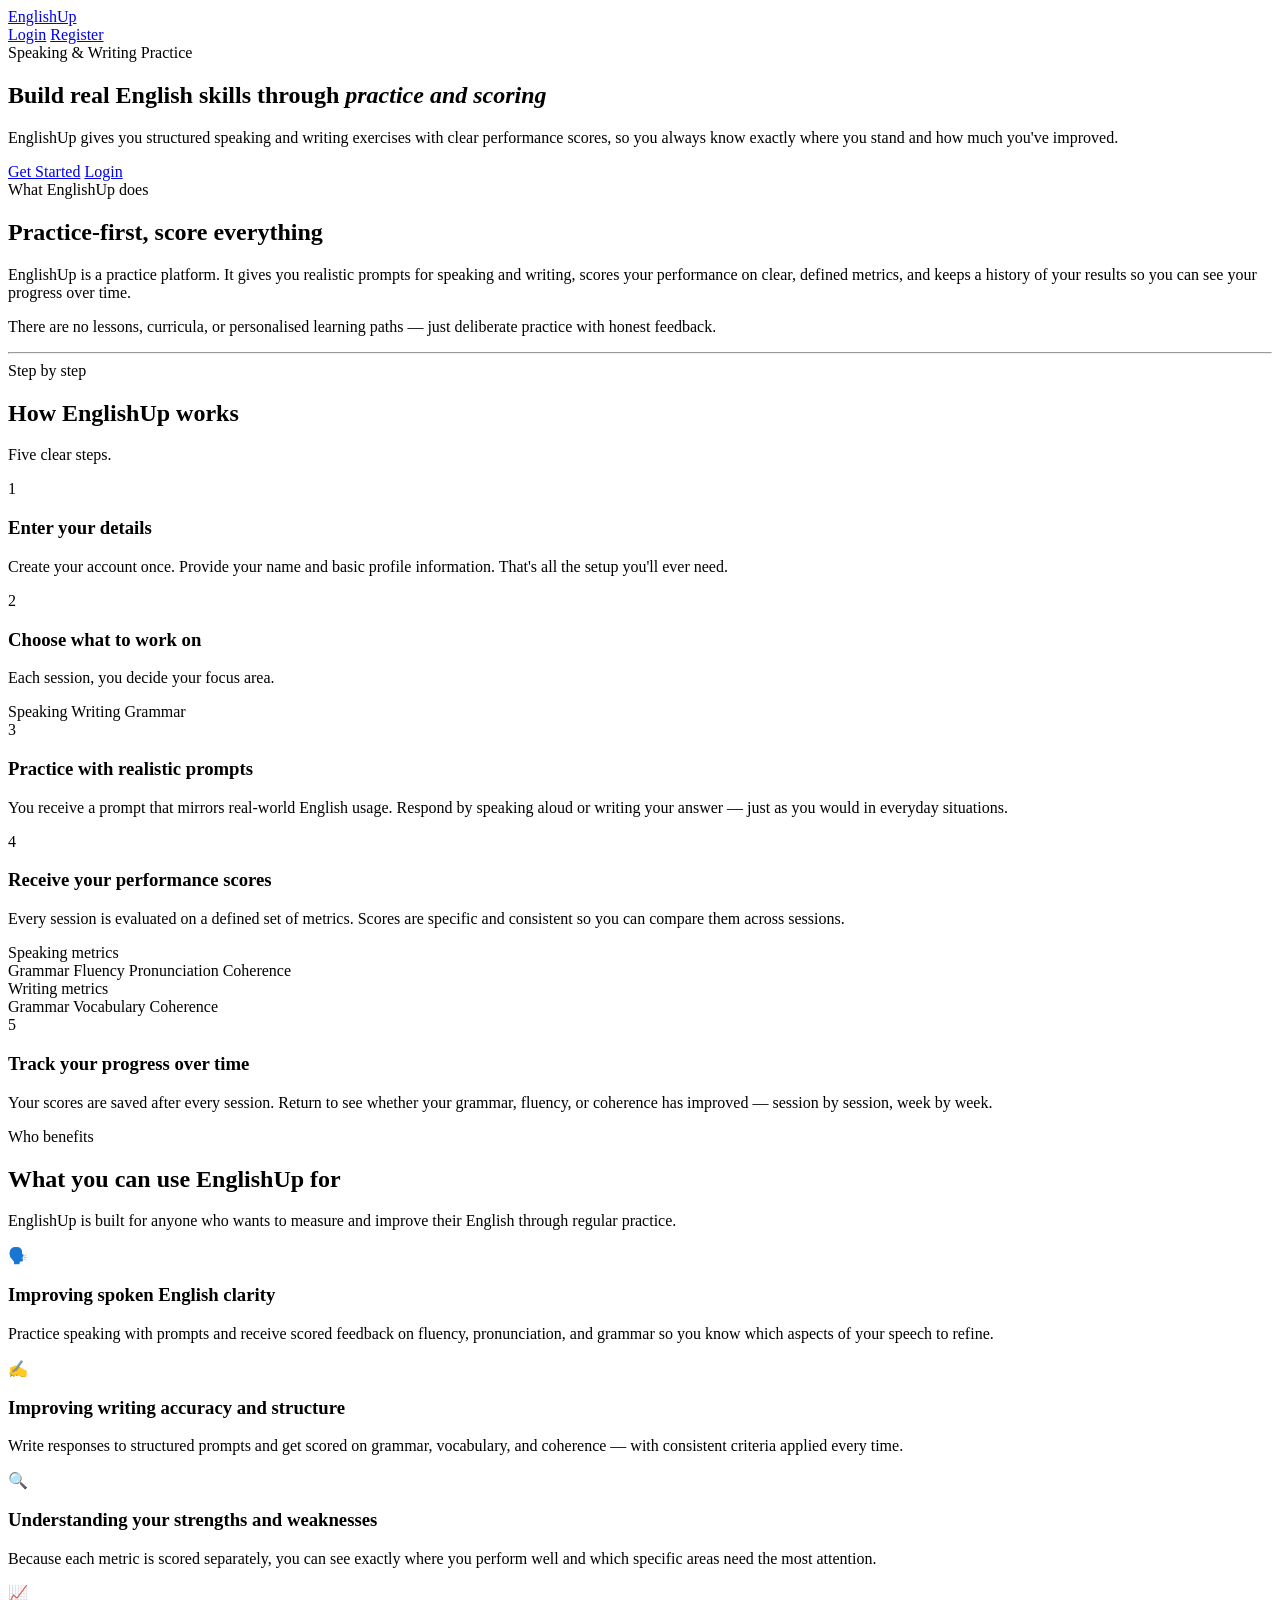
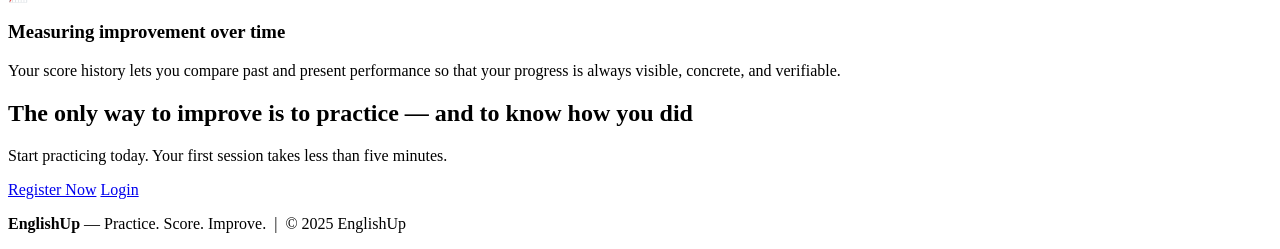
==== frontend/public/index.html @ 40a3a0bb "Landing page, dashboard, login and register page are updated with new design and layout." ====
<!DOCTYPE html>
<html lang="en">
<head>
  <meta charset="UTF-8" />
  <meta name="viewport" content="width=device-width, initial-scale=1.0" />
  <title>EnglishUp — Practice. Score. Improve.</title>
  <link rel="stylesheet" href="/assets/css/main.css"/>
</head>
<body>
  
  <!-- ─── NAV ──────────────────────────────────────────────────────────── -->
  <nav>
    <div class="container">
      <div class="nav-inner">
        <a href="#" class="logo">English<span>Up</span></a>
        <div class="nav-actions">
          <a href="login.html" class="btn btn-secondary btn-sm">Login</a>
          <a href="register.html" class="btn btn-primary btn-sm">Register</a>
        </div>
      </div>
    </div>
  </nav>

  <!-- ─── HERO ─────────────────────────────────────────────────────────── -->
  <section id="hero">
    <div class="container">
      <div class="hero-inner">
        <div class="hero-tag">Speaking &amp; Writing Practice</div>
        <h1>Build real English skills through <em>practice and scoring</em></h1>
        <p class="hero-sub">
          EnglishUp gives you structured speaking and writing exercises with clear performance scores, so you always know exactly where you stand and how much you've improved.
        </p>
        <div class="hero-cta">
          <a href="register.html" class="btn btn-primary">Get Started</a>
          <a href="login.html" class="btn btn-secondary">Login</a>
        </div>
      </div>
    </div>
  </section>

  <!-- ─── WHAT IT DOES ─────────────────────────────────────────────────── -->
  <section id="what">
    <div class="container">
      <div class="content-block">
        <div class="col-label">What EnglishUp does</div>
        <h2>Practice-first, score everything</h2>
        <p>
          EnglishUp is a practice platform. It gives you realistic prompts for speaking and writing, scores your performance on clear, defined metrics, and keeps a history of your results so you can see your progress over time.
        </p>
        <p>
          There are no lessons, curricula, or personalised learning paths — just deliberate practice with honest feedback.
        </p>
      </div>
    </div>
  </section>

  <hr class="divider" />

  <!-- ─── HOW IT WORKS ─────────────────────────────────────────────────── -->
  <section id="how">
    <div class="container">
      <div class="col-label">Step by step</div>
      <h2>How EnglishUp works</h2>
      <p>Five clear steps.</p>

      <div class="steps">

        <div class="step">
          <div class="step-num">1</div>
          <div class="step-content">
            <h3>Enter your details</h3>
            <p>Create your account once. Provide your name and basic profile information. 
            That's all the setup you'll ever need.</p>
          </div>
        </div>

        <div class="step">
          <div class="step-num">2</div>
          <div class="step-content">
            <h3>Choose what to work on</h3>
            <p>Each session, you decide your focus area.</p>
            <div class="practice-options">
              <span class="tag tag-teal">Speaking</span>
              <span class="tag tag-teal">Writing</span>
              <span class="tag tag-teal">Grammar</span>
            </div>
          </div>
        </div>

        <div class="step">
          <div class="step-num">3</div>
          <div class="step-content">
            <h3>Practice with realistic prompts</h3>
            <p>You receive a prompt that mirrors real-world English usage. Respond by speaking aloud or writing your answer — 
              just as you would in everyday situations.</p>
          </div>
        </div>

        <div class="step">
          <div class="step-num">4</div>
          <div class="step-content">
            <h3>Receive your performance scores</h3>
            <p>Every session is evaluated on a defined set of metrics. 
              Scores are specific and consistent so you can compare them across sessions.</p>

            <div class="metric-group">
              <div class="metric-group-label">Speaking metrics</div>
              <div class="metric-grid">
                <span class="tag tag-grey">Grammar</span>
                <span class="tag tag-grey">Fluency</span>
                <span class="tag tag-grey">Pronunciation</span>
                <span class="tag tag-grey">Coherence</span>
              </div>
            </div>

            <div class="metric-group">
              <div class="metric-group-label">Writing metrics</div>
              <div class="metric-grid">
                <span class="tag tag-grey">Grammar</span>
                <span class="tag tag-grey">Vocabulary</span>
                <span class="tag tag-grey">Coherence</span>
              </div>
            </div>
          </div>
        </div>

        <div class="step">
          <div class="step-num">5</div>
          <div class="step-content">
            <h3>Track your progress over time</h3>
            <p>Your scores are saved after every session. 
              Return to see whether your grammar, fluency, or coherence has improved — 
              session by session, week by week.</p>
          </div>
        </div>

      </div>
    </div>
  </section>

  <!-- ─── USE CASES ────────────────────────────────────────────────────── -->
  <section id="use">
    <div class="container">
      <div class="col-label">Who benefits</div>
      <h2>What you can use EnglishUp for</h2>
      <p>EnglishUp is built for anyone who wants to measure and improve their English through regular practice.</p>

      <div class="use-grid">
        <div class="use-card">
          <div class="use-icon">🗣️</div>
          <h3>Improving spoken English clarity</h3>
          <p>Practice speaking with prompts and receive scored feedback on fluency, pronunciation, and grammar so you know which aspects of your speech to refine.</p>
        </div>
        <div class="use-card">
          <div class="use-icon">✍️</div>
          <h3>Improving writing accuracy and structure</h3>
          <p>Write responses to structured prompts and get scored on grammar, vocabulary, and coherence — with consistent criteria applied every time.</p>
        </div>
        <div class="use-card">
          <div class="use-icon">🔍</div>
          <h3>Understanding your strengths and weaknesses</h3>
          <p>Because each metric is scored separately, you can see exactly where you perform well and which specific areas need the most attention.</p>
        </div>
        <div class="use-card">
          <div class="use-icon">📈</div>
          <h3>Measuring improvement over time</h3>
          <p>Your score history lets you compare past and present performance so that your progress is always visible, concrete, and verifiable.</p>
        </div>
      </div>
    </div>
  </section>

  
  <!-- ─── FINAL CTA ────────────────────────────────────────────────────── -->
  <section id="cta">
    <div class="container">
      <h2>The only way to improve is to practice — and to know how you did</h2>
      <p>Start practicing today. Your first session takes less than five minutes.</p>
      <div class="cta-actions">
        <a href="register.html" class="btn btn-primary">Register Now</a>
        <a href="login.html" class="btn btn-secondary">Login</a>
      </div>
    </div>
  </section>

  <!-- ─── FOOTER ───────────────────────────────────────────────────────── -->
  <footer>
    <div class="container">
      <p><strong>EnglishUp</strong> &mdash; Practice. Score. Improve. &nbsp;|&nbsp; &copy; 2025 EnglishUp</p>
    </div>
  </footer>

</body>
</html>
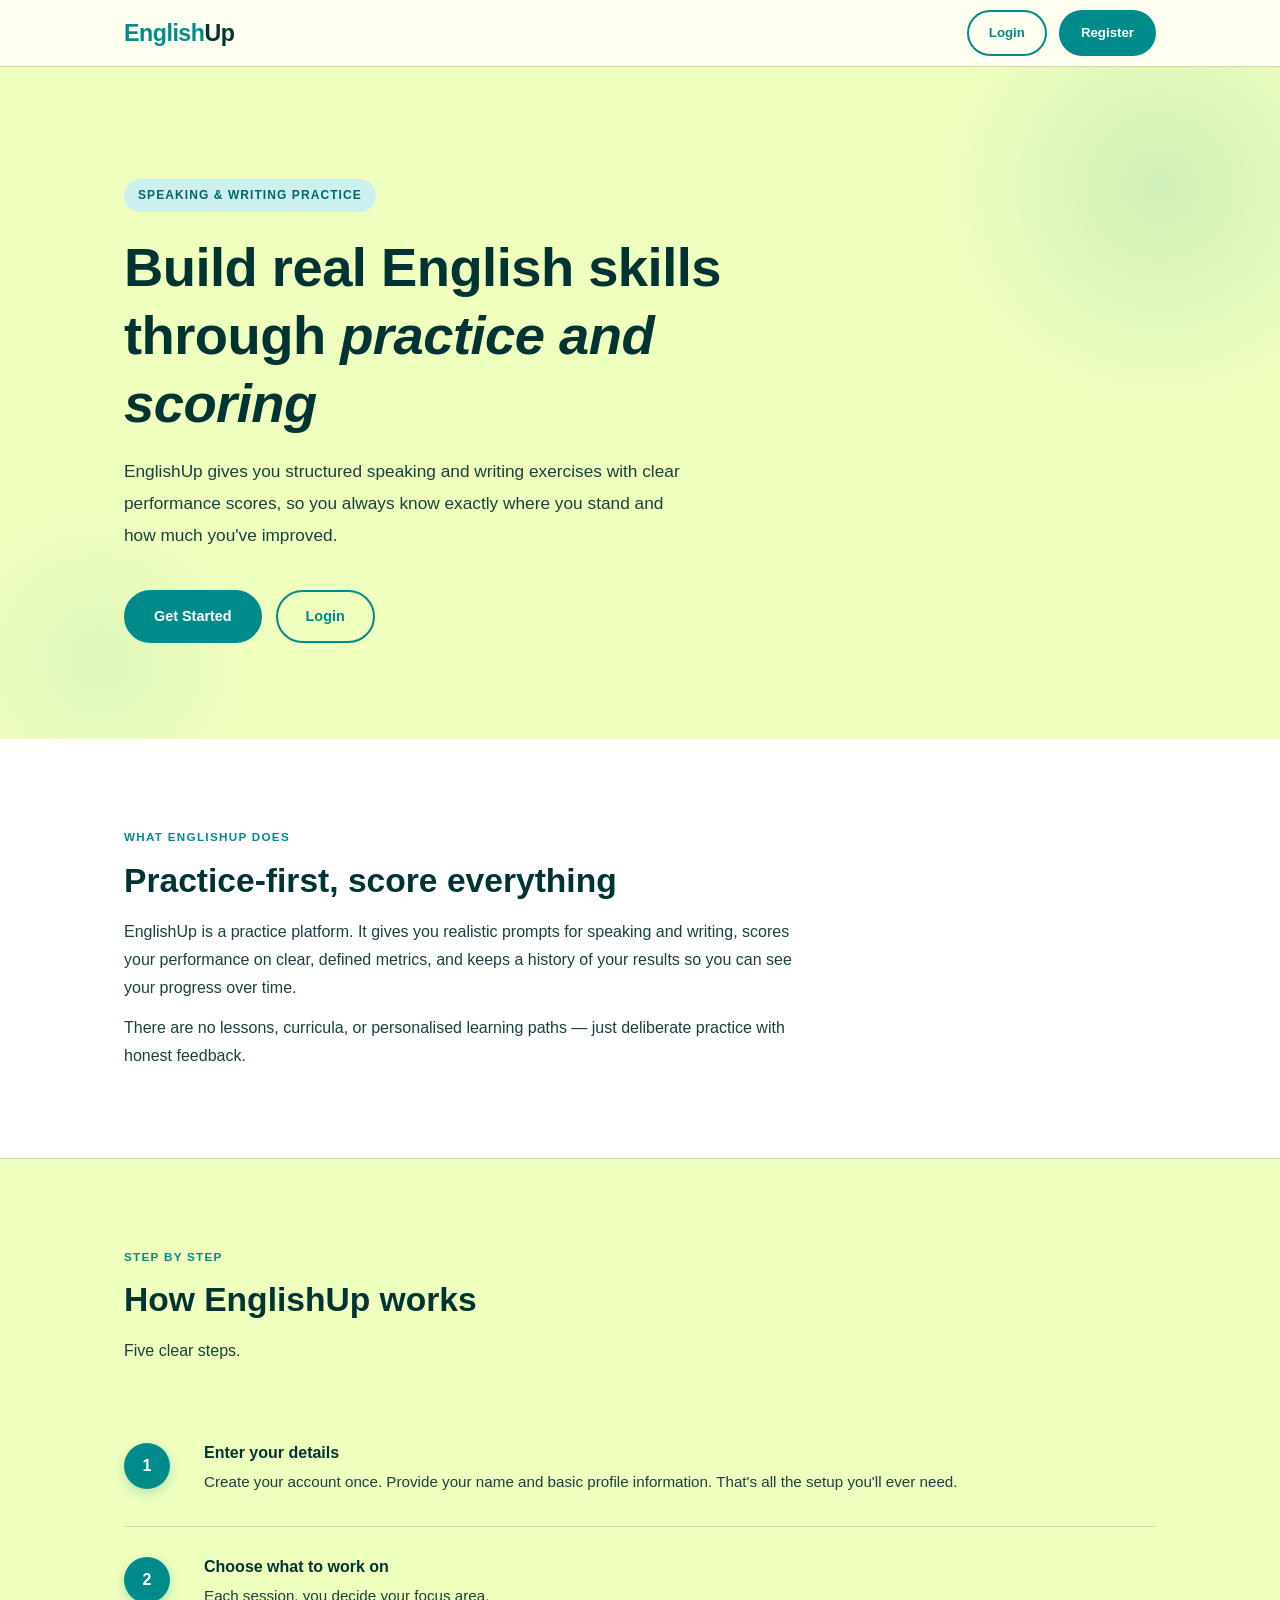
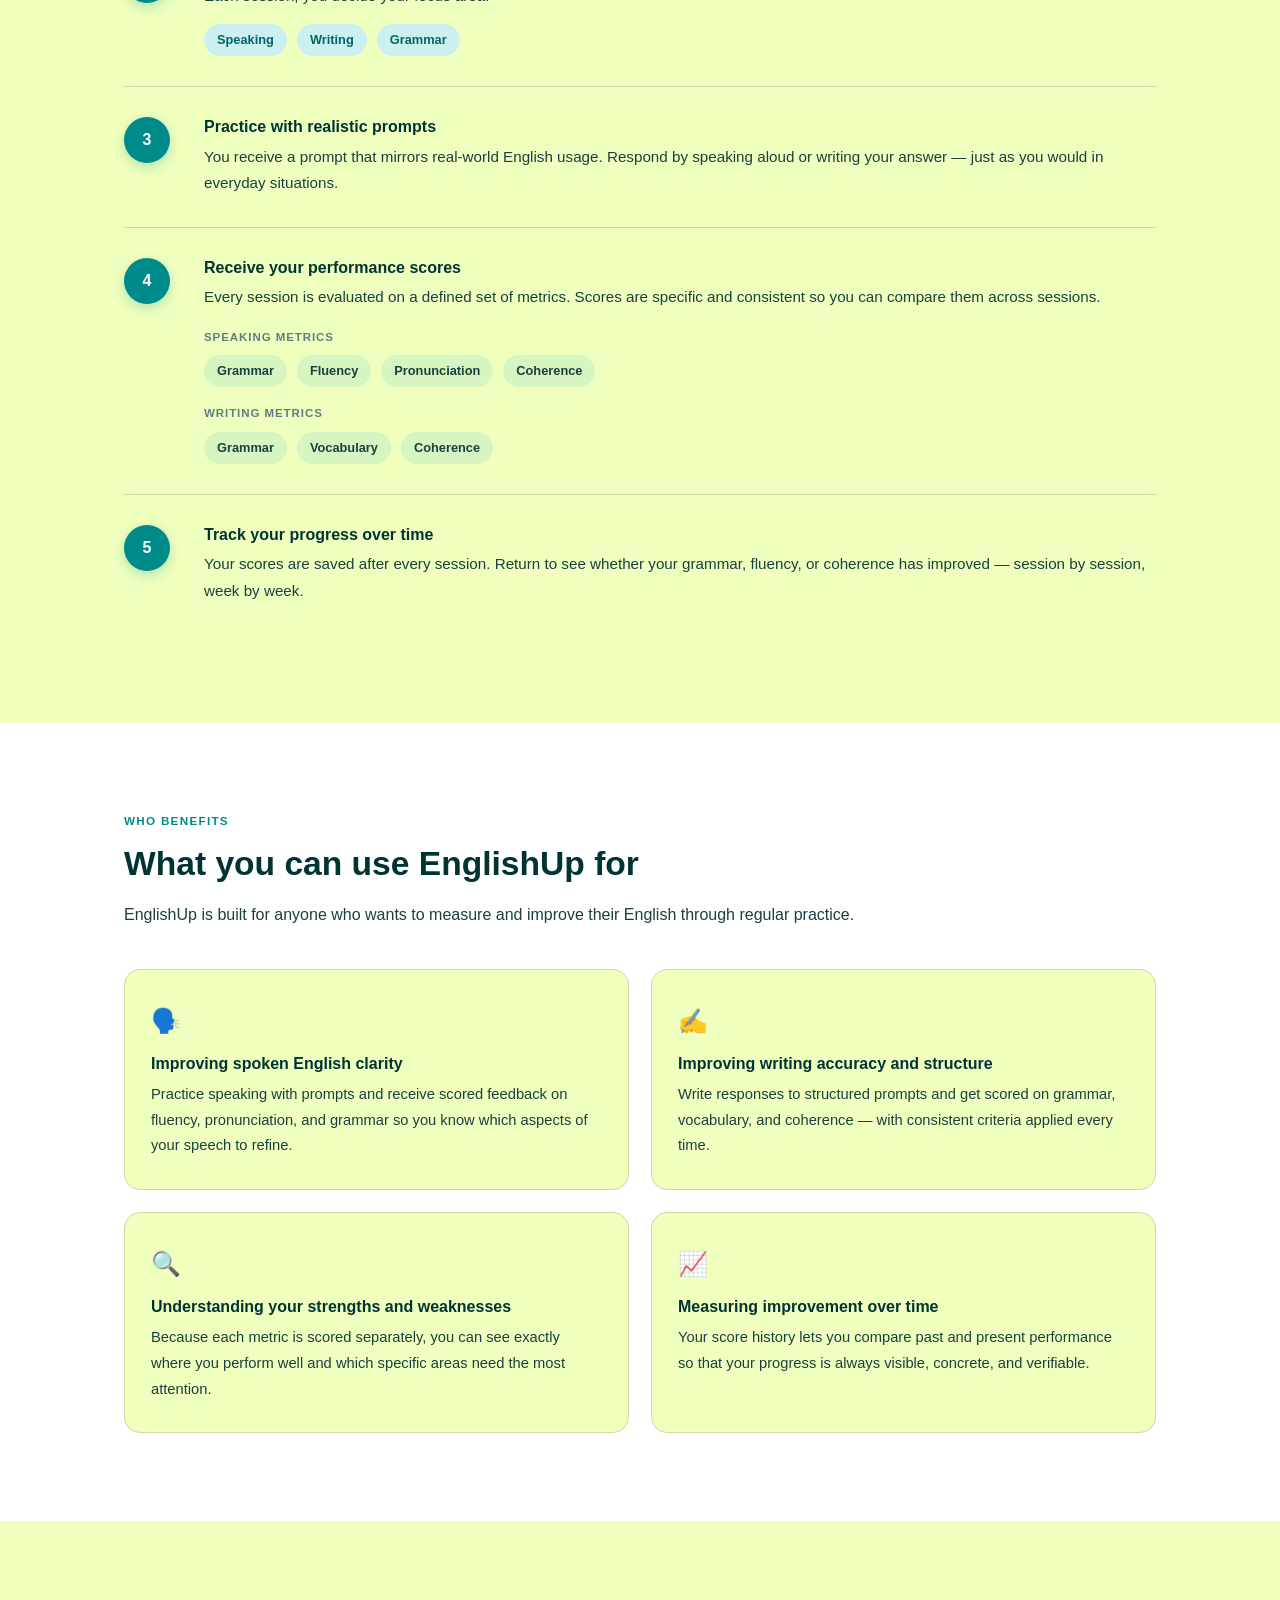
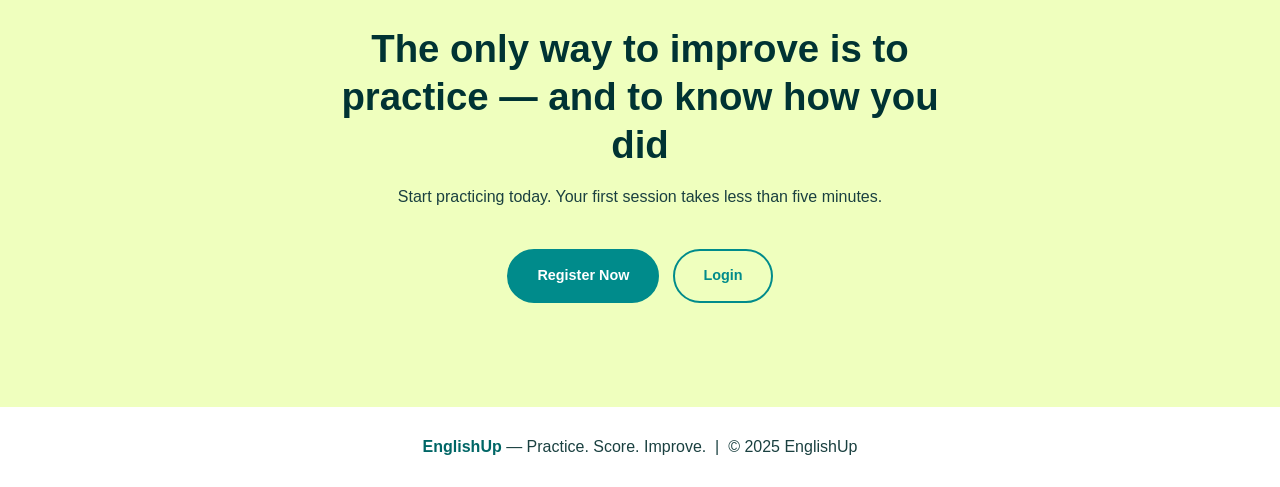
==== commit b6680378: "Restarting EnglishUp, built assessment.html and added ../assets/css" ====
--- a/frontend/public/index.html
+++ b/frontend/public/index.html
@@ -4,7 +4,7 @@
   <meta charset="UTF-8" />
   <meta name="viewport" content="width=device-width, initial-scale=1.0" />
   <title>EnglishUp — Practice. Score. Improve.</title>
-  <link rel="stylesheet" href="/assets/css/main.css"/>
+  <link rel="stylesheet" href="../assets/css/main.css"/>
 </head>
 <body>
   
--- a/frontend/assets/css/main.css
+++ b/frontend/assets/css/main.css
@@ -0,0 +1,1244 @@
+/* ─────────────────────────────────────────────────────────────────────────
+   EnglishUp — Stylesheet
+   Colour scheme: DarkCyan · LightYellow · White
+   Font: Verdana / Trebuchet MS (standard, clean, academic-friendly)
+───────────────────────────────────────────────────────────────────────── */
+
+/* ─── CSS Variables ──────────────────────────────────────────────────────── */
+:root {
+  --teal:       #008B8B;
+  --teal-dark:  #006666;
+  --teal-light: #CCF0F0;
+  --yellow:     #efffbe;
+  --yellow-mid: #d7f5c0;
+  --border:     #D6D6A0;
+  --mid:        #5A8080;
+  --dark:       #003333;
+  --body:       #1A4040;
+  --white:      #FFFFFF;
+  --radius:     8px;
+  --radius-lg:  16px;
+}
+
+/* ─── Reset ──────────────────────────────────────────────────────────────── */
+*, *::before, *::after {
+  box-sizing: border-box;
+  margin: 0;
+  padding: 0;
+}
+
+html { scroll-behavior: smooth; }
+
+/* ─── Base ───────────────────────────────────────────────────────────────── */
+body {
+  font-family: Verdana, Geneva, Tahoma, sans-serif;
+  background: var(--white);
+  color: var(--body);
+  line-height: 1.75;
+  font-size: 16px;
+}
+
+/* ─── Typography ─────────────────────────────────────────────────────────── */
+h1, h2, h3, h4 {
+  font-family: 'Trebuchet MS', 'Lucida Sans Unicode', Arial, sans-serif;
+  color: var(--dark);
+  line-height: 1.25;
+}
+
+h1 { font-size: clamp(2.2rem, 5vw, 3.4rem); letter-spacing: -0.01em; }
+h2 { font-size: clamp(1.5rem, 3vw, 2.1rem); margin-bottom: 1rem; }
+h3 { font-size: 1.05rem; font-weight: 700; margin-bottom: 0.4rem; }
+p  { font-size: 1rem; color: var(--body); }
+
+/* ─── Layout ─────────────────────────────────────────────────────────────── */
+.container {
+  max-width: 1080px;
+  margin: 0 auto;
+  padding: 0 24px;
+}
+
+section { padding: 88px 0; }
+
+/* ─── Buttons ────────────────────────────────────────────────────────────── */
+.btn {
+  display: inline-block;
+  padding: 12px 28px;
+  border-radius: 50px;
+  font-family: Verdana, Geneva, Tahoma, sans-serif;
+  font-size: 0.9rem;
+  font-weight: 700;
+  cursor: pointer;
+  text-decoration: none;
+  border: 2px solid transparent;
+  transition: background 0.2s, color 0.2s, border-color 0.2s, box-shadow 0.2s;
+}
+
+.btn-primary {
+  background: var(--teal);
+  color: var(--white);
+  border-color: var(--teal);
+}
+.btn-primary:hover {
+  background: var(--teal-dark);
+  border-color: var(--teal-dark);
+  box-shadow: 0 6px 20px rgba(0,139,139,0.32);
+}
+
+.btn-secondary {
+  background: transparent;
+  color: var(--teal);
+  border-color: var(--teal);
+}
+.btn-secondary:hover {
+  background: var(--teal-light);
+}
+
+.btn-sm { padding: 9px 20px; font-size: 0.83rem; }
+
+/* ─── Divider ────────────────────────────────────────────────────────────── */
+.divider {
+  border: none;
+  border-top: 1px solid var(--border);
+}
+
+/* ─── Section Labels ─────────────────────────────────────────────────────── */
+.col-label {
+  font-size: 0.73rem;
+  letter-spacing: 0.11em;
+  text-transform: uppercase;
+  color: var(--teal);
+  font-family: Verdana, Geneva, Tahoma, sans-serif;
+  font-weight: 700;
+  margin-bottom: 12px;
+}
+
+/* ══════════════════════════════════════════════════════════════════════════
+   NAV
+══════════════════════════════════════════════════════════════════════════ */
+nav {
+  position: sticky;
+  top: 0;
+  z-index: 100;
+  background: rgba(255, 255, 240, 0.97);
+  backdrop-filter: blur(8px);
+  border-bottom: 1px solid var(--border);
+}
+
+.nav-inner {
+  display: flex;
+  align-items: center;
+  justify-content: space-between;
+  height: 66px;
+}
+
+.logo {
+  font-family: 'Trebuchet MS', 'Lucida Sans Unicode', Arial, sans-serif;
+  font-size: 1.45rem;
+  font-weight: 700;
+  color: var(--teal);
+  letter-spacing: -0.02em;
+  text-decoration: none;
+}
+.logo span { color: var(--dark); }
+
+.nav-actions { display: flex; gap: 12px; align-items: center; }
+
+/* ══════════════════════════════════════════════════════════════════════════
+   HERO
+══════════════════════════════════════════════════════════════════════════ */
+#hero {
+  background: var(--yellow);
+  padding: 112px 0 96px;
+  position: relative;
+  overflow: hidden;
+}
+
+#hero::before {
+  content: '';
+  position: absolute;
+  top: -100px; right: -100px;
+  width: 440px; height: 440px;
+  border-radius: 50%;
+  background: radial-gradient(circle, rgba(0,139,139,0.13) 0%, transparent 70%);
+  pointer-events: none;
+}
+
+#hero::after {
+  content: '';
+  position: absolute;
+  bottom: -70px; left: -50px;
+  width: 300px; height: 300px;
+  border-radius: 50%;
+  background: radial-gradient(circle, rgba(0,139,139,0.07) 0%, transparent 70%);
+  pointer-events: none;
+}
+
+.hero-inner {
+  max-width: 680px;
+  position: relative;
+  z-index: 1;
+}
+
+.hero-tag {
+  display: inline-block;
+  background: var(--teal-light);
+  color: var(--teal-dark);
+  font-size: 0.75rem;
+  font-family: Verdana, Geneva, Tahoma, sans-serif;
+  font-weight: 700;
+  letter-spacing: 0.09em;
+  text-transform: uppercase;
+  padding: 6px 14px;
+  border-radius: 50px;
+  margin-bottom: 22px;
+}
+
+#hero h1 { margin-bottom: 18px; }
+
+/* "practice and scoring" — italic font style instead of colour */
+#hero h1 em {
+  font-style: italic;
+  color: inherit;
+  font-weight: 700;
+}
+
+.hero-sub {
+  font-size: 1.08rem;
+  color: var(--body);
+  max-width: 560px;
+  margin-bottom: 38px;
+  line-height: 1.85;
+}
+
+.hero-cta { display: flex; gap: 14px; flex-wrap: wrap; }
+
+/* ══════════════════════════════════════════════════════════════════════════
+   WHAT IT DOES
+══════════════════════════════════════════════════════════════════════════ */
+#what { background: var(--white); }
+
+#what .content-block { max-width: 680px; }
+
+#what p + p { margin-top: 12px; }
+
+/* ══════════════════════════════════════════════════════════════════════════
+   HOW IT WORKS
+══════════════════════════════════════════════════════════════════════════ */
+#how { background: var(--yellow); }
+
+.steps {
+  margin-top: 48px;
+  display: flex;
+  flex-direction: column;
+}
+
+.step {
+  display: grid;
+  grid-template-columns: 56px 1fr;
+  gap: 24px;
+  padding: 30px 0;
+  border-bottom: 1px solid var(--border);
+}
+.step:last-child { border-bottom: none; }
+
+.step-num {
+  width: 46px; height: 46px;
+  background: var(--teal);
+  color: var(--white);
+  border-radius: 50%;
+  display: flex;
+  align-items: center;
+  justify-content: center;
+  font-family: 'Trebuchet MS', Arial, sans-serif;
+  font-size: 1rem;
+  font-weight: 700;
+  flex-shrink: 0;
+  align-self: flex-start;
+  box-shadow: 0 4px 12px rgba(0,139,139,0.25);
+}
+
+.step-content h3 { color: var(--dark); font-size: 1rem; }
+.step-content p  { margin-top: 6px; font-size: 0.95rem; }
+
+.practice-options {
+  display: flex;
+  flex-wrap: wrap;
+  gap: 10px;
+  margin-top: 14px;
+}
+
+.metric-group      { margin-top: 16px; }
+.metric-group-label {
+  font-size: 0.72rem;
+  letter-spacing: 0.08em;
+  text-transform: uppercase;
+  color: var(--mid);
+  font-weight: 700;
+  margin-bottom: 8px;
+}
+
+.metric-grid {
+  display: flex;
+  flex-wrap: wrap;
+  gap: 10px;
+}
+
+/* Tags */
+.tag {
+  display: inline-block;
+  padding: 5px 13px;
+  border-radius: 50px;
+  font-size: 0.8rem;
+  font-weight: 700;
+  font-family: Verdana, Geneva, Tahoma, sans-serif;
+}
+.tag-teal { background: var(--teal-light); color: var(--teal-dark); }
+.tag-grey { background: var(--yellow-mid); color: var(--body); }
+
+/* ══════════════════════════════════════════════════════════════════════════
+   USE CASES
+══════════════════════════════════════════════════════════════════════════ */
+#use { background: var(--white); }
+
+.use-grid {
+  display: grid;
+  grid-template-columns: repeat(2, 1fr);
+  gap: 22px;
+  margin-top: 40px;
+}
+
+.use-card {
+  background: var(--yellow);
+  border: 1px solid var(--border);
+  border-radius: var(--radius-lg);
+  padding: 30px 26px;
+  transition: transform 0.2s, box-shadow 0.2s;
+}
+.use-card:hover {
+  transform: translateY(-4px);
+  box-shadow: 0 10px 28px rgba(0,139,139,0.11);
+}
+
+.use-icon { font-size: 1.5rem; margin-bottom: 12px; }
+.use-card h3 { font-size: 1rem; margin-bottom: 8px; }
+.use-card p  { font-size: 0.92rem; }
+
+
+/* ══════════════════════════════════════════════════════════════════════════
+   FINAL CTA
+══════════════════════════════════════════════════════════════════════════ */
+#cta {
+  background: var(--yellow);
+  text-align: center;
+  padding: 104px 0;
+}
+
+#cta h2 {
+  font-size: clamp(1.7rem, 3.2vw, 2.4rem);
+  max-width: 600px;
+  margin: 0 auto 14px;
+}
+
+#cta p { color: var(--body); margin-bottom: 38px; font-size: 1rem; }
+
+.cta-actions { display: flex; gap: 14px; justify-content: center; flex-wrap: wrap; }
+
+/* ══════════════════════════════════════════════════════════════════════════
+   FOOTER
+══════════════════════════════════════════════════════════════════════════ */
+footer {
+  background: var(--medium);
+  color: #006666;
+  text-align: center;
+  padding: 26px 24px;
+  font-size: 0.83rem;
+  font-family: Verdana, Geneva, Tahoma, sans-serif;
+}
+footer strong { color:#006666; }
+
+/* ══════════════════════════════════════════════════════════════════════════
+   RESPONSIVE
+══════════════════════════════════════════════════════════════════════════ */
+@media (max-width: 820px) {
+  .diff-grid { grid-template-columns: 1fr 1fr; }
+}
+
+@media (max-width: 768px) {
+  section { padding: 60px 0; }
+  .use-grid { grid-template-columns: 1fr; }
+  #hero { padding: 72px 0 56px; }
+  .step { grid-template-columns: 44px 1fr; }
+}
+
+@media (max-width: 560px) {
+  .diff-grid { grid-template-columns: 1fr; }
+}
+
+@media (max-width: 480px) {
+  .nav-actions .btn-secondary { display: none; }
+}
+
+/* ══════════════════════════════════════════════════════════════════════════
+   AUTH PAGES — REGISTER & LOGIN
+══════════════════════════════════════════════════════════════════════════ */
+
+.auth-page {
+  min-height: 100vh;
+  background: var(#f9fdfd);
+  display: flex;
+  align-items: center;
+  justify-content: center;
+  padding: 2.5rem 1rem;
+}
+
+.auth-card {
+  background: var(--white);
+  border: 3px solid var(--border);
+  border-radius: var(--radius-lg);
+  padding: 2.75rem 2.25rem;
+  width: 100%;
+  max-width: 480px;
+  box-shadow: 0 8px 32px rgba(0, 139, 139, 0.08);
+}
+
+.auth-header {
+  text-align: center;
+  margin-bottom: 2rem;
+}
+
+.auth-header h1 {
+  font-family: 'Trebuchet MS', 'Lucida Sans Unicode', Arial, sans-serif;
+  font-size: 2rem;
+  color: var(--teal);
+  margin-bottom: 0.5rem;
+}
+
+.auth-subtitle {
+  font-size: 0.97rem;
+  color: var(--body);
+  margin-bottom: 1rem;
+  line-height: 1.6;
+}
+
+.auth-note {
+  font-size: 0.82rem;
+  color: var(--teal-dark);
+  background: var(--yellow);
+  border-left: 3px solid var(--teal);
+  border-radius: 0 var(--radius) var(--radius) 0;
+  padding: 0.55rem 0.85rem;
+  text-align: left;
+}
+
+.auth-form {
+  display: flex;
+  flex-direction: column;
+  gap: 1.25rem;
+}
+
+.form-group {
+  display: flex;
+  flex-direction: column;
+  gap: 0.35rem;
+}
+
+.form-group label {
+  font-family: Verdana, Geneva, Tahoma, sans-serif;
+  font-size: 0.83rem;
+  font-weight: 700;
+  color: var(--dark);
+  letter-spacing: 0.02em;
+}
+
+.form-group input,
+.form-group select {
+  width: 100%;
+  padding: 0.65rem 0.9rem;
+  font-family: Verdana, Geneva, Tahoma, sans-serif;
+  font-size: 0.93rem;
+  color: var(--body);
+  background: var(--white);
+  border: 1px solid var(--border);
+  border-radius: var(--radius);
+  outline: none;
+  transition: border-color 0.2s, box-shadow 0.2s;
+  box-sizing: border-box;
+}
+
+.form-group input::placeholder {
+  color: var(--mid);
+  font-size: 0.88rem;
+}
+
+.form-group input:focus,
+.form-group select:focus {
+  border-color: var(--teal);
+  box-shadow: 0 0 0 3px rgba(0, 139, 139, 0.12);
+}
+
+.auth-actions {
+  margin-top: 0.5rem;
+}
+
+.auth-actions .btn {
+  width: 100%;
+  text-align: center;
+  justify-content: center;
+}
+
+.auth-links {
+  display: flex;
+  flex-direction: column;
+  align-items: center;
+  gap: 0.55rem;
+  margin-top: 1.6rem;
+}
+
+.auth-links a {
+  font-family: Verdana, Geneva, Tahoma, sans-serif;
+  font-size: 0.87rem;
+  color: var(--teal);
+  text-decoration: none;
+  font-weight: 700;
+}
+
+.auth-links a:hover {
+  color: var(--teal-dark);
+  text-decoration: underline;
+}
+
+@media (max-width: 520px) {
+  .auth-card {
+    padding: 2rem 1.25rem;
+  }
+}
+/* ══════════════════════════════════════════════════════════════════════════
+   DASHBOARD
+══════════════════════════════════════════════════════════════════════════ */
+
+.dash-body {
+  background: var(--white);
+  min-height: 100vh;
+}
+
+/* Top bar */
+.dash-topbar {
+  display: flex;
+  align-items: center;
+  justify-content: space-between;
+  height: 66px;
+  padding: 0 24px;
+  background: rgba(255, 255, 240, 0.97);
+  backdrop-filter: blur(8px);
+  border-bottom: 1px solid var(--border);
+  position: sticky;
+  top: 0;
+  z-index: 100;
+}
+.dash-actions {
+  display: flex;
+  gap: 10px;
+  align-items: center;
+}
+
+/* Main content wrapper */
+.dash-main {
+  padding-top: 48px;
+  padding-bottom: 72px;
+  display: flex;
+  flex-direction: column;
+  gap: 28px;
+}
+
+/* Page header */
+.dash-page-header {
+  padding: 0;
+  margin-bottom: 8px;
+}
+
+.dash-page-header h1 {
+  font-size: clamp(1.6rem, 3.5vw, 2.2rem);
+  color: var(--dark);
+  margin-bottom: 6px;
+}
+
+.dash-page-sub {
+  font-size: 0.97rem;
+  color: var(--mid);
+}
+
+/* Primary action card */
+.dash-primary-card {
+  background: var(--teal);
+  border-radius: var(--radius-lg);
+  padding: 2.25rem 2rem;
+  box-shadow: 0 8px 28px rgba(0, 139, 139, 0.22);
+}
+
+.dash-primary-inner {
+  display: flex;
+  align-items: center;
+  justify-content: space-between;
+  flex-wrap: wrap;
+  gap: 1.5rem;
+}
+
+.dash-primary-title {
+  font-size: clamp(1.2rem, 2.5vw, 1.55rem);
+  color: var(--white);
+  margin-bottom: 6px;
+}
+
+.dash-primary-hint {
+  font-size: 0.88rem;
+  color: var(--teal-light);
+}
+
+.dash-primary-card .btn-primary {
+  background: var(--white);
+  color: var(--teal-dark);
+  border-color: var(--white);
+  white-space: nowrap;
+  flex-shrink: 0;
+}
+
+.dash-primary-card .btn-primary:hover {
+  background: var(--teal-light);
+  border-color: var(--teal-light);
+  box-shadow: 0 6px 20px rgba(0, 0, 0, 0.12);
+}
+
+/* Shared card style */
+.dash-card {
+  background: var(--white);
+  border: 1px solid var(--border);
+  border-radius: var(--radius-lg);
+  padding: 1.75rem 2rem;
+  box-shadow: 0 4px 16px rgba(0, 139, 139, 0.06);
+  transition: box-shadow 0.2s;
+}
+
+.dash-card:hover {
+  box-shadow: 0 8px 24px rgba(0, 139, 139, 0.11);
+}
+
+.dash-card-title {
+  font-size: 1.05rem;
+  color: var(--dark);
+  margin-bottom: 4px;
+}
+
+.dash-card-sub {
+  font-size: 0.82rem;
+  color: var(--mid);
+  margin-bottom: 1.25rem;
+}
+
+/* Level row */
+.dash-level-row {
+  display: flex;
+  align-items: baseline;
+  gap: 1rem;
+}
+
+.dash-level-label {
+  font-size: 0.83rem;
+  color: var(--mid);
+  font-family: Verdana, Geneva, Tahoma, sans-serif;
+  text-transform: uppercase;
+  letter-spacing: 0.08em;
+  font-weight: 700;
+}
+
+.dash-level-value {
+  font-family: 'Trebuchet MS', Arial, sans-serif;
+  font-size: 1.45rem;
+  font-weight: 700;
+  color: var(--teal);
+}
+
+/* Stats */
+.dash-stats {
+  display: flex;
+  gap: 2rem;
+  flex-wrap: wrap;
+}
+
+.dash-stat {
+  display: flex;
+  flex-direction: column;
+  gap: 4px;
+}
+
+.dash-stat-value {
+  font-family: 'Trebuchet MS', Arial, sans-serif;
+  font-size: 1.4rem;
+  font-weight: 700;
+  color: var(--dark);
+}
+
+.dash-stat-label {
+  font-size: 0.8rem;
+  color: var(--mid);
+  font-family: Verdana, Geneva, Tahoma, sans-serif;
+}
+
+@media (max-width: 560px) {
+  .dash-primary-inner {
+    flex-direction: column;
+    align-items: flex-start;
+  }
+
+  .dash-primary-card .btn-primary {
+    width: 100%;
+    text-align: center;
+  }
+
+  .dash-stats {
+    gap: 1.5rem;
+  }
+}
+
+* ══════════════════════════════════════════════════════════════════════════
+   PROFILE SETUP PAGE
+══════════════════════════════════════════════════════════════════════════ */
+
+.profile-page {
+  background: var(--white);
+  min-height: 100vh;
+  display: flex;
+  flex-direction: column;
+}
+
+.profile-main {
+  flex: 1;
+  padding: 56px 0 80px;
+}
+
+/* Page header above the card */
+.profile-page-header {
+  max-width: 480px;
+  margin: 0 auto 2rem;
+  text-align: center;
+}
+
+.profile-page-header h1 {
+  font-size: clamp(1.7rem, 3.5vw, 2.2rem);
+  color: var(--dark);
+  margin-bottom: 8px;
+}
+
+.profile-note {
+  display: inline-block;
+  font-size: 0.82rem;
+  color: var(--teal-dark);
+  background: var(--yellow);
+  border-left: 3px solid var(--teal);
+  border-radius: 0 var(--radius) var(--radius) 0;
+  padding: 0.5rem 0.85rem;
+  text-align: left;
+  margin-top: 0.75rem;
+  line-height: 1.5;
+}
+
+/* Card — mirrors auth-card sizing and feel */
+.profile-card {
+  background: var(--white);
+  border: 3px solid var(--border);
+  border-radius: var(--radius-lg);
+  padding: 2.75rem 2.25rem;
+  width: 100%;
+  max-width: 480px;
+  margin: 0 auto;
+  box-shadow: 0 8px 32px rgba(0, 139, 139, 0.08);
+}
+
+/* Form layout */
+.profile-form {
+  display: flex;
+  flex-direction: column;
+  gap: 1.35rem;
+}
+
+/* Radio group container */
+.radio-group {
+  display: flex;
+  flex-direction: column;
+  gap: 10px;
+  margin-top: 6px;
+}
+
+/* Individual radio option row */
+.radio-option {
+  display: flex;
+  align-items: flex-start;
+  gap: 12px;
+  padding: 12px 14px;
+  border: 1px solid var(--border);
+  border-radius: var(--radius);
+  cursor: pointer;
+  transition: border-color 0.2s, background 0.2s;
+}
+
+.radio-option:hover {
+  border-color: var(--teal);
+  background: var(--yellow);
+}
+
+/* Hide the native radio, keep it accessible */
+.radio-option input[type="radio"] {
+  position: absolute;
+  opacity: 0;
+  width: 0;
+  height: 0;
+}
+
+/* Custom radio indicator */
+.radio-indicator {
+  flex-shrink: 0;
+  width: 18px;
+  height: 18px;
+  margin-top: 2px;
+  border: 2px solid var(--border);
+  border-radius: 50%;
+  background: var(--white);
+  transition: border-color 0.2s, background 0.2s;
+  position: relative;
+}
+
+.radio-indicator::after {
+  content: '';
+  position: absolute;
+  top: 50%;
+  left: 50%;
+  transform: translate(-50%, -50%) scale(0);
+  width: 8px;
+  height: 8px;
+  border-radius: 50%;
+  background: var(--teal);
+  transition: transform 0.18s ease;
+}
+
+/* Checked state via sibling CSS */
+.radio-option input[type="radio"]:checked ~ .radio-indicator {
+  border-color: var(--teal);
+  background: var(--teal-light);
+}
+
+.radio-option input[type="radio"]:checked ~ .radio-indicator::after {
+  transform: translate(-50%, -50%) scale(1);
+}
+
+.radio-option input[type="radio"]:checked ~ .radio-text strong {
+  color: var(--teal-dark);
+}
+
+/* Label for radio group (no input, just block label) */
+.form-label-block {
+  font-family: Verdana, Geneva, Tahoma, sans-serif;
+  font-size: 0.83rem;
+  font-weight: 700;
+  color: var(--dark);
+  letter-spacing: 0.02em;
+  display: block;
+  margin-bottom: 2px;
+}
+
+/* Text inside each radio option */
+.radio-text {
+  display: flex;
+  flex-direction: column;
+  gap: 2px;
+}
+
+.radio-text strong {
+  font-family: Verdana, Geneva, Tahoma, sans-serif;
+  font-size: 0.9rem;
+  color: var(--dark);
+  font-weight: 700;
+}
+
+.radio-text small {
+  font-family: Verdana, Geneva, Tahoma, sans-serif;
+  font-size: 0.78rem;
+  color: var(--mid);
+  line-height: 1.4;
+}
+
+/* Action button row */
+.profile-actions {
+  margin-top: 0.25rem;
+}
+
+.profile-actions .btn {
+  width: 100%;
+  text-align: center;
+  display: block;
+}
+
+@media (max-width: 520px) {
+  .profile-card {
+    padding: 2rem 1.25rem;
+  }
+}
+/* ══════════════════════════════════════════════════════════════════════════
+   ASSESSMENT PAGE
+   Add this block to the bottom of main.css
+══════════════════════════════════════════════════════════════════════════ */
+
+/* ── Section spacing ─────────────────────────────────────────────────────── */
+.assess-section {
+  display: flex;
+  flex-direction: column;
+}
+
+/* ── Skill selector grid ─────────────────────────────────────────────────── */
+.assess-skill-card {
+  /* extends .dash-card — no extra props needed */
+}
+
+.assess-skill-grid {
+  display: grid;
+  grid-template-columns: repeat(3, 1fr);
+  gap: 14px;
+  margin-top: 4px;
+}
+
+/* Each skill is a radio-powered card */
+.assess-skill-option {
+  position: relative;
+  display: flex;
+  align-items: flex-start;
+  gap: 12px;
+  padding: 18px 16px;
+  border: 2px solid var(--border);
+  border-radius: var(--radius-lg);
+  cursor: pointer;
+  background: var(--white);
+  transition: border-color 0.2s, background 0.2s, box-shadow 0.2s;
+}
+
+.assess-skill-option:hover {
+  border-color: var(--teal);
+  background: var(--yellow);
+}
+
+/* Hide native radio */
+.assess-skill-option input[type="radio"] {
+  position: absolute;
+  opacity: 0;
+  width: 0;
+  height: 0;
+}
+
+/* Custom radio dot (top-right corner) */
+.assess-skill-indicator {
+  position: absolute;
+  top: 14px;
+  right: 14px;
+  width: 16px;
+  height: 16px;
+  border: 2px solid var(--border);
+  border-radius: 50%;
+  background: var(--white);
+  flex-shrink: 0;
+  transition: border-color 0.2s, background 0.2s;
+}
+
+.assess-skill-indicator::after {
+  content: '';
+  position: absolute;
+  top: 50%;
+  left: 50%;
+  transform: translate(-50%, -50%) scale(0);
+  width: 7px;
+  height: 7px;
+  border-radius: 50%;
+  background: var(--teal);
+  transition: transform 0.18s ease;
+}
+
+/* Checked state */
+.assess-skill-option input[type="radio"]:checked ~ .assess-skill-indicator {
+  border-color: var(--teal);
+  background: var(--teal-light);
+}
+
+.assess-skill-option input[type="radio"]:checked ~ .assess-skill-indicator::after {
+  transform: translate(-50%, -50%) scale(1);
+}
+
+.assess-skill-option input[type="radio"]:checked ~ .assess-skill-body .assess-skill-label {
+  color: var(--teal-dark);
+}
+
+/* Selected card highlight */
+.assess-skill-option:has(input[type="radio"]:checked) {
+  border-color: var(--teal);
+  background: var(--yellow);
+  box-shadow: 0 4px 16px rgba(0, 139, 139, 0.14);
+}
+
+.assess-skill-body {
+  display: flex;
+  flex-direction: column;
+  gap: 4px;
+  padding-right: 20px; /* avoid overlap with indicator */
+}
+
+.assess-skill-icon {
+  font-size: 1.5rem;
+  line-height: 1;
+  margin-bottom: 4px;
+}
+
+.assess-skill-label {
+  font-family: 'Trebuchet MS', Arial, sans-serif;
+  font-size: 1rem;
+  font-weight: 700;
+  color: var(--dark);
+  transition: color 0.2s;
+}
+
+.assess-skill-desc {
+  font-family: Verdana, Geneva, Tahoma, sans-serif;
+  font-size: 0.78rem;
+  color: var(--mid);
+  line-height: 1.45;
+}
+
+/* ── Prompt card ─────────────────────────────────────────────────────────── */
+.assess-prompt-header {
+  display: flex;
+  align-items: flex-start;
+  justify-content: space-between;
+  gap: 1rem;
+  margin-bottom: 1.25rem;
+}
+
+.assess-prompt-text {
+  font-family: 'Trebuchet MS', Arial, sans-serif;
+  font-size: 1.15rem;
+  font-style: italic;
+  color: var(--dark);
+  border-left: 4px solid var(--teal);
+  background: var(--yellow);
+  border-radius: 0 var(--radius) var(--radius) 0;
+  padding: 1rem 1.25rem;
+  margin: 0 0 1.25rem;
+  line-height: 1.65;
+}
+
+.assess-prompt-hints {
+  list-style: none;
+  display: flex;
+  flex-direction: column;
+  gap: 6px;
+  padding: 0;
+}
+
+.assess-prompt-hints li {
+  font-family: Verdana, Geneva, Tahoma, sans-serif;
+  font-size: 0.84rem;
+  color: var(--mid);
+  padding-left: 1.1rem;
+  position: relative;
+}
+
+.assess-prompt-hints li::before {
+  content: '→';
+  position: absolute;
+  left: 0;
+  color: var(--teal);
+  font-size: 0.78rem;
+}
+
+.assess-prompt-hints li strong {
+  color: var(--dark);
+}
+
+/* ── Response textarea ───────────────────────────────────────────────────── */
+.assess-textarea {
+  width: 100%;
+  padding: 0.85rem 1rem;
+  font-family: Verdana, Geneva, Tahoma, sans-serif;
+  font-size: 0.95rem;
+  color: var(--body);
+  background: var(--white);
+  border: 1.5px solid var(--border);
+  border-radius: var(--radius);
+  outline: none;
+  resize: vertical;
+  line-height: 1.75;
+  transition: border-color 0.2s, box-shadow 0.2s;
+  box-sizing: border-box;
+}
+
+.assess-textarea::placeholder {
+  color: var(--mid);
+  font-size: 0.88rem;
+}
+
+.assess-textarea:focus {
+  border-color: var(--teal);
+  box-shadow: 0 0 0 3px rgba(0, 139, 139, 0.12);
+}
+
+.assess-textarea-hint {
+  font-family: Verdana, Geneva, Tahoma, sans-serif;
+  font-size: 0.78rem;
+  color: var(--mid);
+  margin-top: 6px;
+}
+
+/* ── Speaking placeholder ────────────────────────────────────────────────── */
+.assess-speaking-card {
+  border-style: dashed;
+  background: var(--yellow);
+  position: relative;
+}
+
+.assess-speaking-inner {
+  display: flex;
+  align-items: flex-start;
+  gap: 1rem;
+}
+
+.assess-speaking-icon {
+  font-size: 2rem;
+  line-height: 1;
+  flex-shrink: 0;
+  opacity: 0.55;
+}
+
+.assess-speaking-badge {
+  margin-top: 1rem;
+}
+
+/* ── Submit row ──────────────────────────────────────────────────────────── */
+.assess-submit-row {
+  align-items: flex-start;
+}
+
+.assess-submit-group {
+  display: flex;
+  align-items: center;
+  gap: 1.25rem;
+  flex-wrap: wrap;
+}
+
+.assess-submit-btn {
+  font-size: 1rem;
+  padding: 14px 36px;
+  white-space: nowrap;
+}
+
+.assess-submit-note {
+  font-family: Verdana, Geneva, Tahoma, sans-serif;
+  font-size: 0.82rem;
+  color: var(--mid);
+}
+
+/* ── Results / scores placeholder ───────────────────────────────────────── */
+.assess-results-card {
+  border-color: var(--border);
+}
+
+.assess-results-header {
+  display: flex;
+  align-items: center;
+  gap: 12px;
+  margin-bottom: 4px;
+}
+
+.assess-score-grid {
+  display: flex;
+  flex-direction: column;
+  gap: 14px;
+  margin: 1.25rem 0 1rem;
+}
+
+.assess-score-item {
+  display: grid;
+  grid-template-columns: 110px 1fr 40px;
+  align-items: center;
+  gap: 12px;
+}
+
+.assess-score-label {
+  font-family: Verdana, Geneva, Tahoma, sans-serif;
+  font-size: 0.82rem;
+  font-weight: 700;
+  color: var(--mid);
+  text-transform: uppercase;
+  letter-spacing: 0.07em;
+}
+
+.assess-score-bar {
+  height: 8px;
+  background: var(--teal-light);
+  border-radius: 50px;
+  overflow: hidden;
+}
+
+.assess-score-fill {
+  height: 100%;
+  border-radius: 50px;
+  background: var(--teal);
+  transition: width 0.5s ease;
+}
+
+.assess-score-empty {
+  width: 0%;
+  background: transparent;
+}
+
+.assess-score-value {
+  font-family: 'Trebuchet MS', Arial, sans-serif;
+  font-size: 0.95rem;
+  font-weight: 700;
+  color: var(--mid);
+  text-align: right;
+}
+
+.assess-feedback-placeholder {
+  background: var(--yellow);
+  border-radius: var(--radius);
+  padding: 1rem 1.25rem;
+  border-left: 3px solid var(--border);
+}
+
+.assess-feedback-hint {
+  font-family: Verdana, Geneva, Tahoma, sans-serif;
+  font-size: 0.86rem;
+  color: var(--mid);
+  font-style: italic;
+}
+
+/* ── Responsive ──────────────────────────────────────────────────────────── */
+@media (max-width: 768px) {
+  .assess-skill-grid {
+    grid-template-columns: 1fr;
+  }
+
+  .assess-prompt-header {
+    flex-direction: column;
+    align-items: flex-start;
+  }
+
+  .assess-score-item {
+    grid-template-columns: 90px 1fr 36px;
+  }
+}
+
+@media (max-width: 480px) {
+  .assess-submit-group {
+    flex-direction: column;
+    align-items: flex-start;
+  }
+
+  .assess-submit-btn {
+    width: 100%;
+    text-align: center;
+  }
+}
